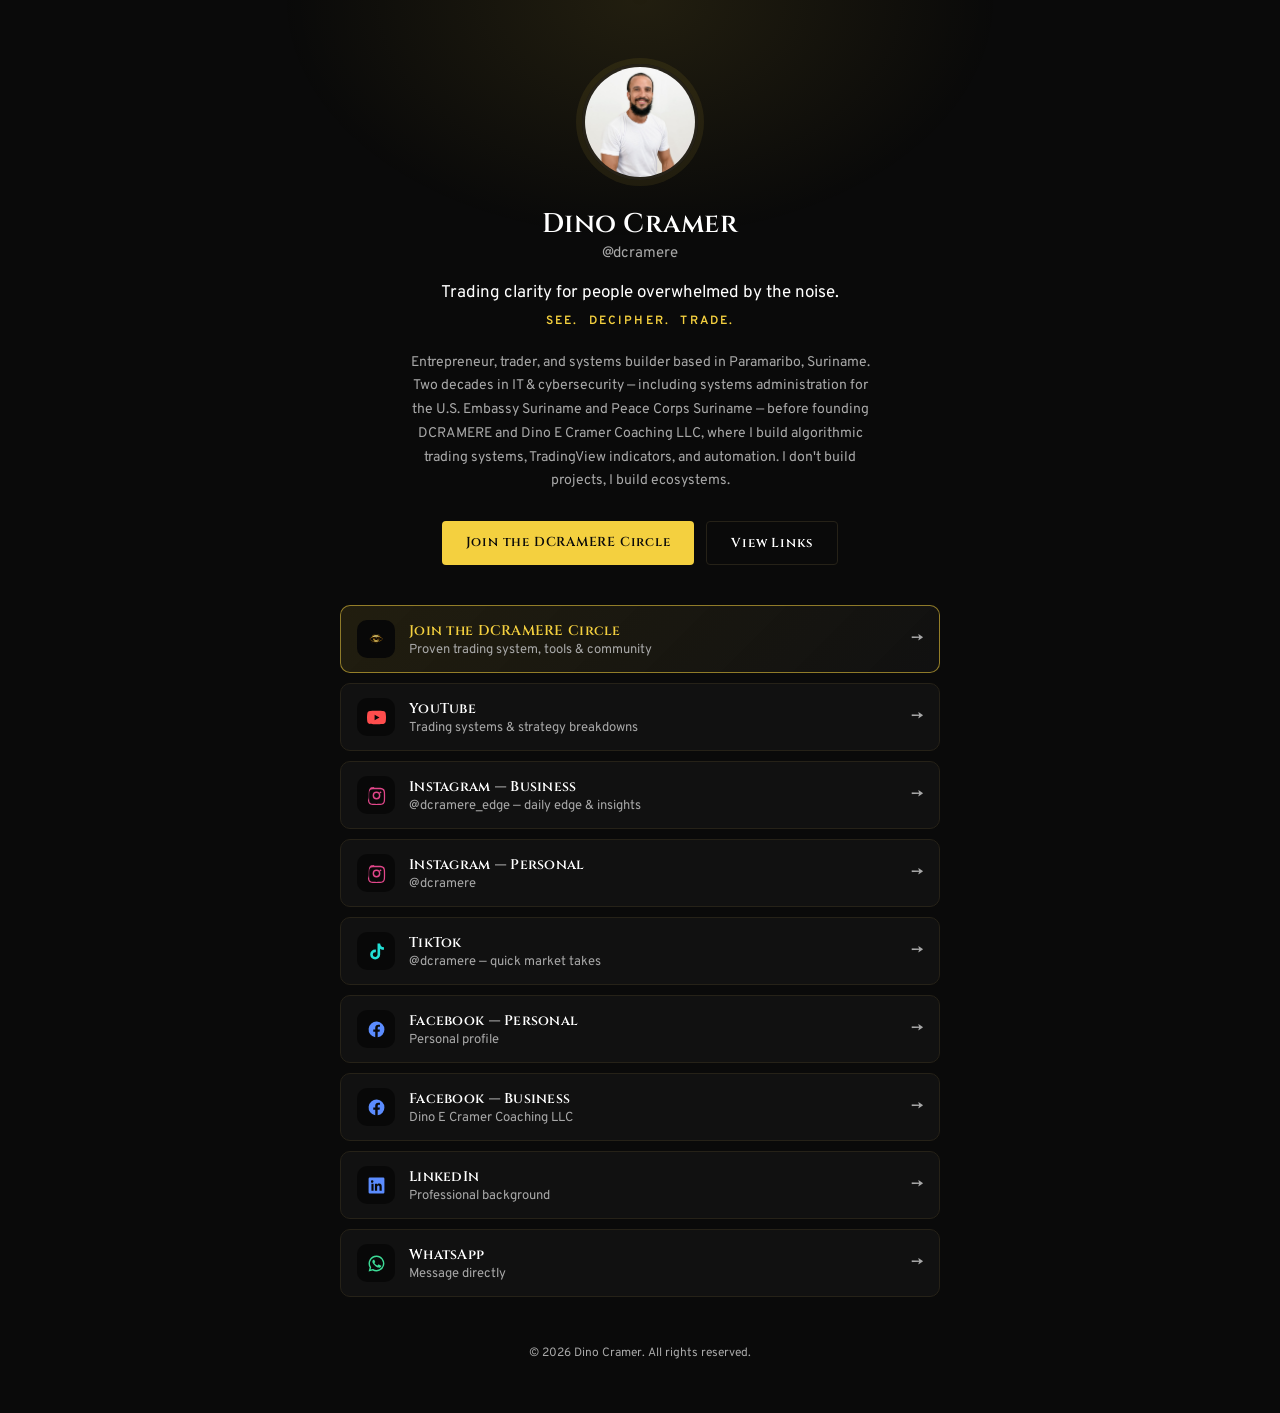
==== index.html @ f7b2cde6 "Add Open Graph/Twitter meta tags for link previews" ====
<!DOCTYPE html>
<html lang="en">
<head>
<meta charset="UTF-8">
<meta name="viewport" content="width=device-width, initial-scale=1.0">
<title>Dino Cramer — dcramere</title>
<meta name="description" content="Trading clarity for people overwhelmed by the noise. Trader, systems builder, and founder of DCRAMERE — SEE. DECIPHER. TRADE.">
<meta property="og:type" content="website">
<meta property="og:url" content="https://dcramere.github.io/">
<meta property="og:title" content="Dino Cramer — DCRAMERE">
<meta property="og:description" content="Trading clarity for people overwhelmed by the noise. Trader, systems builder, and founder of DCRAMERE — SEE. DECIPHER. TRADE.">
<meta property="og:image" content="https://dcramere.github.io/assets/profile.jpg">
<meta name="twitter:card" content="summary_large_image">
<meta name="twitter:title" content="Dino Cramer — DCRAMERE">
<meta name="twitter:description" content="Trading clarity for people overwhelmed by the noise. Trader, systems builder, and founder of DCRAMERE — SEE. DECIPHER. TRADE.">
<meta name="twitter:image" content="https://dcramere.github.io/assets/profile.jpg">
<link rel="icon" href="assets/join/eye.png">
<link rel="preconnect" href="https://fonts.googleapis.com">
<link rel="preconnect" href="https://fonts.gstatic.com" crossorigin>
<link href="https://fonts.googleapis.com/css2?family=Cinzel:wght@500;600;700&family=Overpass:wght@400;500;600;700&display=swap" rel="stylesheet">
<link rel="stylesheet" href="style.css">
</head>
<body>

<div class="bg-glow"></div>

<main class="wrap">
  <section class="hero">
    <img class="avatar" src="assets/profile.jpg" alt="Dino Cramer">
    <h1>Dino Cramer</h1>
    <p class="handle">@dcramere</p>
    <p class="tagline">Trading clarity for people overwhelmed by the noise.</p>
    <p class="motto">SEE. &nbsp;DECIPHER. &nbsp;TRADE.</p>

    <p class="bio">Entrepreneur, trader, and systems builder based in Paramaribo, Suriname. Two decades in IT &amp; cybersecurity — including systems administration for the U.S. Embassy Suriname and Peace Corps Suriname — before founding DCRAMERE and Dino E Cramer Coaching LLC, where I build algorithmic trading systems, TradingView indicators, and automation. I don't build projects, I build ecosystems.</p>

    <div class="cta-row">
      <a class="cta primary" href="join.html">Join the DCRAMERE Circle</a>
      <a class="cta secondary" href="#links">View Links</a>
    </div>
  </section>

  <section id="links" class="links">
    <a class="link-card featured" href="join.html">
      <span class="icon" aria-hidden="true">
        <img src="assets/join/eye.png" alt="">
      </span>
      <span class="link-text">
        <span class="link-title">Join the DCRAMERE Circle</span>
        <span class="link-sub">Proven trading system, tools &amp; community</span>
      </span>
      <span class="arrow">→</span>
    </a>

    <a class="link-card youtube" href="https://www.youtube.com/@dcramere" target="_blank" rel="noopener">
      <span class="icon" aria-hidden="true">
        <svg viewBox="0 0 24 24"><path d="M23.5 6.2a3 3 0 0 0-2.1-2.1C19.5 3.5 12 3.5 12 3.5s-7.5 0-9.4.6A3 3 0 0 0 .5 6.2 31 31 0 0 0 0 12a31 31 0 0 0 .5 5.8 3 3 0 0 0 2.1 2.1c1.9.6 9.4.6 9.4.6s7.5 0 9.4-.6a3 3 0 0 0 2.1-2.1A31 31 0 0 0 24 12a31 31 0 0 0-.5-5.8ZM9.6 15.5V8.5L15.8 12Z"/></svg>
      </span>
      <span class="link-text">
        <span class="link-title">YouTube</span>
        <span class="link-sub">Trading systems &amp; strategy breakdowns</span>
      </span>
      <span class="arrow">→</span>
    </a>

    <a class="link-card instagram" href="https://www.instagram.com/dcramere_edge" target="_blank" rel="noopener">
      <span class="icon" aria-hidden="true">
        <svg viewBox="0 0 24 24"><path d="M12 2.2c3.2 0 3.6 0 4.9.1 1.2.1 2 .2 2.6.5.7.3 1.2.6 1.7 1.1.5.5.9 1 1.1 1.7.2.6.4 1.4.5 2.6.1 1.3.1 1.7.1 4.9s0 3.6-.1 4.9c-.1 1.2-.3 2-.5 2.6-.3.7-.6 1.2-1.1 1.7-.5.5-1 .9-1.7 1.1-.6.2-1.4.4-2.6.5-1.3.1-1.7.1-4.9.1s-3.6 0-4.9-.1c-1.2-.1-2-.3-2.6-.5-.7-.3-1.2-.6-1.7-1.1-.5-.5-.9-1-1.1-1.7-.2-.6-.4-1.4-.5-2.6C2.2 15.6 2.2 15.2 2.2 12s0-3.6.1-4.9c.1-1.2.3-2 .5-2.6.3-.7.6-1.2 1.1-1.7.5-.5 1-.9 1.7-1.1.6-.2 1.4-.4 2.6-.5C9.4 2.2 9.8 2.2 12 2.2Zm0 1.8c-3.1 0-3.5 0-4.8.1-1 .1-1.6.2-2 .4-.5.2-.8.4-1.2.8-.4.4-.6.7-.8 1.2-.1.4-.3 1-.4 2-.1 1.3-.1 1.7-.1 4.8s0 3.5.1 4.8c.1 1 .2 1.6.4 2 .2.5.4.8.8 1.2.4.4.7.6 1.2.8.4.1 1 .3 2 .4 1.3.1 1.7.1 4.8.1s3.5 0 4.8-.1c1-.1 1.6-.2 2-.4.5-.2.8-.4 1.2-.8.4-.4.6-.7.8-1.2.1-.4.3-1 .4-2 .1-1.3.1-1.7.1-4.8s0-3.5-.1-4.8c-.1-1-.2-1.6-.4-2-.2-.5-.4-.8-.8-1.2-.4-.4-.7-.6-1.2-.8-.4-.1-1-.3-2-.4-1.3-.1-1.7-.1-4.8-.1Zm0 3.1a4.9 4.9 0 1 1 0 9.8 4.9 4.9 0 0 1 0-9.8Zm0 1.8a3.1 3.1 0 1 0 0 6.2 3.1 3.1 0 0 0 0-6.2Zm5.1-2a1.1 1.1 0 1 1 0 2.2 1.1 1.1 0 0 1 0-2.2Z"/></svg>
      </span>
      <span class="link-text">
        <span class="link-title">Instagram — Business</span>
        <span class="link-sub">@dcramere_edge — daily edge &amp; insights</span>
      </span>
      <span class="arrow">→</span>
    </a>

    <a class="link-card instagram" href="https://www.instagram.com/dcramere" target="_blank" rel="noopener">
      <span class="icon" aria-hidden="true">
        <svg viewBox="0 0 24 24"><path d="M12 2.2c3.2 0 3.6 0 4.9.1 1.2.1 2 .2 2.6.5.7.3 1.2.6 1.7 1.1.5.5.9 1 1.1 1.7.2.6.4 1.4.5 2.6.1 1.3.1 1.7.1 4.9s0 3.6-.1 4.9c-.1 1.2-.3 2-.5 2.6-.3.7-.6 1.2-1.1 1.7-.5.5-1 .9-1.7 1.1-.6.2-1.4.4-2.6.5-1.3.1-1.7.1-4.9.1s-3.6 0-4.9-.1c-1.2-.1-2-.3-2.6-.5-.7-.3-1.2-.6-1.7-1.1-.5-.5-.9-1-1.1-1.7-.2-.6-.4-1.4-.5-2.6C2.2 15.6 2.2 15.2 2.2 12s0-3.6.1-4.9c.1-1.2.3-2 .5-2.6.3-.7.6-1.2 1.1-1.7.5-.5 1-.9 1.7-1.1.6-.2 1.4-.4 2.6-.5C9.4 2.2 9.8 2.2 12 2.2Zm0 1.8c-3.1 0-3.5 0-4.8.1-1 .1-1.6.2-2 .4-.5.2-.8.4-1.2.8-.4.4-.6.7-.8 1.2-.1.4-.3 1-.4 2-.1 1.3-.1 1.7-.1 4.8s0 3.5.1 4.8c.1 1 .2 1.6.4 2 .2.5.4.8.8 1.2.4.4.7.6 1.2.8.4.1 1 .3 2 .4 1.3.1 1.7.1 4.8.1s3.5 0 4.8-.1c1-.1 1.6-.2 2-.4.5-.2.8-.4 1.2-.8.4-.4.6-.7.8-1.2.1-.4.3-1 .4-2 .1-1.3.1-1.7.1-4.8s0-3.5-.1-4.8c-.1-1-.2-1.6-.4-2-.2-.5-.4-.8-.8-1.2-.4-.4-.7-.6-1.2-.8-.4-.1-1-.3-2-.4-1.3-.1-1.7-.1-4.8-.1Zm0 3.1a4.9 4.9 0 1 1 0 9.8 4.9 4.9 0 0 1 0-9.8Zm0 1.8a3.1 3.1 0 1 0 0 6.2 3.1 3.1 0 0 0 0-6.2Zm5.1-2a1.1 1.1 0 1 1 0 2.2 1.1 1.1 0 0 1 0-2.2Z"/></svg>
      </span>
      <span class="link-text">
        <span class="link-title">Instagram — Personal</span>
        <span class="link-sub">@dcramere</span>
      </span>
      <span class="arrow">→</span>
    </a>

    <a class="link-card tiktok" href="https://www.tiktok.com/@dcramere" target="_blank" rel="noopener">
      <span class="icon" aria-hidden="true">
        <svg viewBox="0 0 24 24"><path d="M16.6 2h-3.3v13.9c0 1.6-1.3 3-3 3a3 3 0 0 1-3-3 3 3 0 0 1 3-3c.3 0 .6 0 .9.1V9.6a6.3 6.3 0 0 0-.9-.1 6.3 6.3 0 0 0-6.3 6.3A6.3 6.3 0 0 0 10.3 22a6.3 6.3 0 0 0 6.3-6.3V8.4a8.2 8.2 0 0 0 4.8 1.5V6.6a4.9 4.9 0 0 1-4.8-4.6Z"/></svg>
      </span>
      <span class="link-text">
        <span class="link-title">TikTok</span>
        <span class="link-sub">@dcramere — quick market takes</span>
      </span>
      <span class="arrow">→</span>
    </a>

    <a class="link-card facebook" href="https://www.facebook.com/dcramere" target="_blank" rel="noopener">
      <span class="icon" aria-hidden="true">
        <svg viewBox="0 0 24 24"><path d="M22 12a10 10 0 1 0-11.6 9.9v-7H7.9V12h2.5V9.8c0-2.5 1.5-3.9 3.8-3.9 1.1 0 2.2.2 2.2.2v2.4h-1.3c-1.2 0-1.6.8-1.6 1.6V12h2.8l-.4 2.9h-2.4v7A10 10 0 0 0 22 12Z"/></svg>
      </span>
      <span class="link-text">
        <span class="link-title">Facebook — Personal</span>
        <span class="link-sub">Personal profile</span>
      </span>
      <span class="arrow">→</span>
    </a>

    <a class="link-card facebook" href="https://www.facebook.com/DinoECramerCoachingLLC/" target="_blank" rel="noopener">
      <span class="icon" aria-hidden="true">
        <svg viewBox="0 0 24 24"><path d="M22 12a10 10 0 1 0-11.6 9.9v-7H7.9V12h2.5V9.8c0-2.5 1.5-3.9 3.8-3.9 1.1 0 2.2.2 2.2.2v2.4h-1.3c-1.2 0-1.6.8-1.6 1.6V12h2.8l-.4 2.9h-2.4v7A10 10 0 0 0 22 12Z"/></svg>
      </span>
      <span class="link-text">
        <span class="link-title">Facebook — Business</span>
        <span class="link-sub">Dino E Cramer Coaching LLC</span>
      </span>
      <span class="arrow">→</span>
    </a>

    <a class="link-card linkedin" href="https://www.linkedin.com/in/dcramere" target="_blank" rel="noopener">
      <span class="icon" aria-hidden="true">
        <svg viewBox="0 0 24 24"><path d="M20.5 2h-17A1.5 1.5 0 0 0 2 3.5v17A1.5 1.5 0 0 0 3.5 22h17a1.5 1.5 0 0 0 1.5-1.5v-17A1.5 1.5 0 0 0 20.5 2ZM8.3 18.5H5.6V9.8h2.7v8.7ZM7 8.6a1.6 1.6 0 1 1 0-3.1 1.6 1.6 0 0 1 0 3.1Zm11.5 9.9h-2.7v-4.2c0-1 0-2.3-1.4-2.3s-1.6 1.1-1.6 2.3v4.2H10V9.8h2.6v1.2h.1c.4-.7 1.3-1.4 2.6-1.4 2.8 0 3.3 1.8 3.3 4.2v4.7Z"/></svg>
      </span>
      <span class="link-text">
        <span class="link-title">LinkedIn</span>
        <span class="link-sub">Professional background</span>
      </span>
      <span class="arrow">→</span>
    </a>

    <a class="link-card whatsapp" href="https://wa.me/5978514920" target="_blank" rel="noopener">
      <span class="icon" aria-hidden="true">
        <svg viewBox="0 0 24 24"><path d="M12 2a10 10 0 0 0-8.6 15.1L2 22l5-1.3A10 10 0 1 0 12 2Zm0 18.2a8.1 8.1 0 0 1-4.2-1.1l-.3-.2-3 .8.8-2.9-.2-.3A8.2 8.2 0 1 1 12 20.2Zm4.5-6.1c-.2-.1-1.5-.7-1.7-.8-.2-.1-.4-.1-.6.1-.2.3-.7.8-.8 1-.2.1-.3.2-.5.1a6.7 6.7 0 0 1-2-1.2 7.4 7.4 0 0 1-1.4-1.7c-.1-.3 0-.4.1-.5l.4-.4.3-.4c.1-.1.1-.3 0-.4-.1-.1-.6-1.5-.8-2-.2-.5-.4-.4-.6-.5h-.5c-.2 0-.5.1-.7.3-.2.3-.9.9-.9 2.1s1 2.5 1.1 2.6c.1.2 2 3 4.8 4.2.7.3 1.2.5 1.6.6.7.2 1.3.2 1.8.1.5-.1 1.5-.6 1.7-1.2.2-.6.2-1.1.2-1.2-.1-.2-.3-.2-.5-.3Z"/></svg>
      </span>
      <span class="link-text">
        <span class="link-title">WhatsApp</span>
        <span class="link-sub">Message directly</span>
      </span>
      <span class="arrow">→</span>
    </a>
  </section>

  <footer class="footer">
    <p>&copy; <span id="year"></span> Dino Cramer. All rights reserved.</p>
  </footer>
</main>

<script>
  document.getElementById('year').textContent = new Date().getFullYear();
</script>
</body>
</html>
---- style.css ----
:root {
  --bg: #0a0a0a;
  --bg-alt: #080808;
  --card: #111111;
  --card-hover: #1a1710;
  --border: #262218;
  --text: #ffffff;
  --text-dim: #a8a8a8;
  --gold: #f4d03f;
  --gold-dim: #b8963a;
}

* { box-sizing: border-box; }

html, body {
  margin: 0;
  padding: 0;
}

body {
  min-height: 100vh;
  background: var(--bg);
  color: var(--text);
  font-family: "Overpass", -apple-system, BlinkMacSystemFont, "Segoe UI", Roboto, Helvetica, Arial, sans-serif;
  position: relative;
  overflow-x: hidden;
}

h1, .link-title, .cta {
  font-family: "Cinzel", Georgia, serif;
}

.bg-glow {
  position: fixed;
  inset: 0;
  z-index: 0;
  background:
    radial-gradient(600px 400px at 50% 0%, rgba(244, 208, 63, 0.10), transparent 60%);
  pointer-events: none;
}

.wrap {
  position: relative;
  z-index: 1;
  max-width: 640px;
  margin: 0 auto;
  padding: 64px 20px 40px;
}

.hero {
  text-align: center;
  margin-bottom: 40px;
}

.avatar {
  width: 116px;
  height: 116px;
  border-radius: 50%;
  object-fit: cover;
  border: 3px solid var(--border);
  box-shadow: 0 0 0 6px rgba(244, 208, 63, 0.08);
}

.hero h1 {
  margin: 20px 0 2px;
  font-size: 27px;
  font-weight: 600;
  letter-spacing: 0.01em;
}

.handle {
  margin: 0 0 18px;
  color: var(--text-dim);
  font-size: 15px;
}

.tagline {
  margin: 0 auto 6px;
  max-width: 420px;
  font-size: 17px;
  line-height: 1.5;
  color: var(--text);
}

.motto {
  margin: 0 0 22px;
  font-size: 12px;
  letter-spacing: 0.18em;
  text-transform: uppercase;
  color: var(--gold);
  font-weight: 600;
}

.bio {
  margin: 0 auto 28px;
  max-width: 460px;
  font-size: 14px;
  line-height: 1.7;
  color: var(--text-dim);
}

.cta-row {
  display: flex;
  gap: 12px;
  justify-content: center;
  flex-wrap: wrap;
}

.cta {
  padding: 12px 24px;
  border-radius: 4px;
  font-size: 13px;
  font-weight: 600;
  letter-spacing: 0.06em;
  text-decoration: none;
  transition: transform 0.15s ease, background 0.15s ease;
}

.cta:hover { transform: translateY(-1px); }

.cta.primary {
  background: var(--gold);
  color: #0a0a0a;
}

.cta.primary:hover {
  background: #ffe27a;
}

.cta.secondary {
  background: transparent;
  color: var(--text);
  border: 1px solid var(--border);
}

.links {
  display: flex;
  flex-direction: column;
  gap: 10px;
}

.link-card {
  display: flex;
  align-items: center;
  gap: 14px;
  padding: 14px 16px;
  background: var(--card);
  border: 1px solid var(--border);
  border-radius: 10px;
  text-decoration: none;
  color: var(--text);
  transition: background 0.15s ease, transform 0.15s ease, border-color 0.15s ease;
}

.link-card:hover {
  background: var(--card-hover);
  border-color: rgba(244, 208, 63, 0.4);
  transform: translateY(-1px);
}

.link-card.featured {
  border-color: rgba(244, 208, 63, 0.55);
  background: linear-gradient(135deg, rgba(244, 208, 63, 0.10), var(--card));
}

.link-card.featured .link-title {
  color: var(--gold);
}

.icon {
  flex: none;
  width: 38px;
  height: 38px;
  border-radius: 10px;
  display: flex;
  align-items: center;
  justify-content: center;
  background: var(--bg-alt);
}

.icon svg {
  width: 19px;
  height: 19px;
  fill: var(--text);
}

.icon img {
  width: 20px;
  height: 20px;
  object-fit: contain;
}

.link-card.youtube .icon svg { fill: #ff4d4d; }
.link-card.instagram .icon svg { fill: #e1478a; }
.link-card.tiktok .icon svg { fill: #22e0d6; }
.link-card.facebook .icon svg { fill: #5b8cff; }
.link-card.linkedin .icon svg { fill: #5b8cff; }
.link-card.whatsapp .icon svg { fill: #3ddc97; }

.link-text {
  display: flex;
  flex-direction: column;
  gap: 2px;
  flex: 1;
  min-width: 0;
}

.link-title {
  font-size: 14px;
  font-weight: 600;
  letter-spacing: 0.02em;
}

.link-sub {
  font-size: 13px;
  color: var(--text-dim);
  white-space: nowrap;
  overflow: hidden;
  text-overflow: ellipsis;
}

.arrow {
  flex: none;
  color: var(--text-dim);
  font-size: 16px;
  transition: transform 0.15s ease, color 0.15s ease;
}

.link-card:hover .arrow {
  transform: translateX(2px);
  color: var(--gold);
}

.footer {
  margin-top: 48px;
  text-align: center;
  color: var(--text-dim);
  font-size: 12px;
}
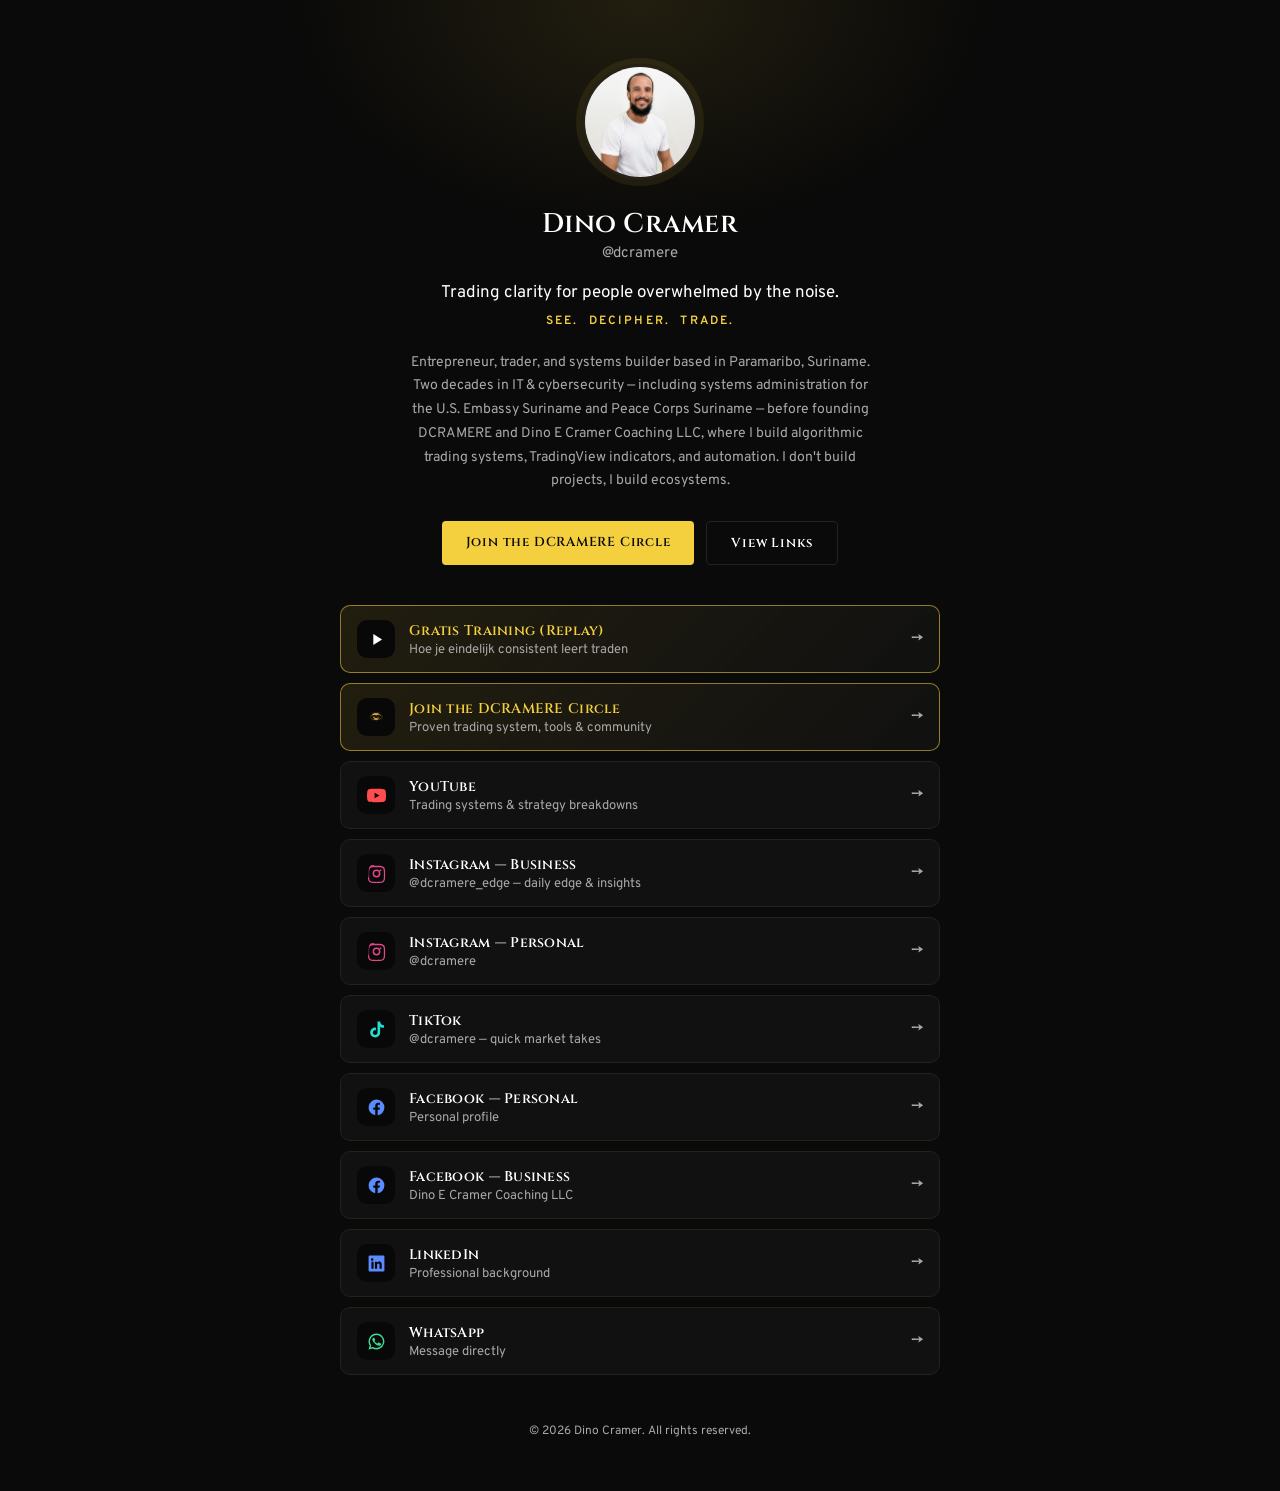
==== commit f99c884c: "Add gated on-demand webinar replay page with Formspree registration and 24h access window" ====
--- a/index.html
+++ b/index.html
@@ -41,6 +41,17 @@
   </section>
 
   <section id="links" class="links">
+    <a class="link-card featured" href="webinar.html">
+      <span class="icon" aria-hidden="true">
+        <svg viewBox="0 0 24 24"><path d="M8 5v14l11-7Z"/></svg>
+      </span>
+      <span class="link-text">
+        <span class="link-title">Gratis Training (Replay)</span>
+        <span class="link-sub">Hoe je eindelijk consistent leert traden</span>
+      </span>
+      <span class="arrow">→</span>
+    </a>
+
     <a class="link-card featured" href="join.html">
       <span class="icon" aria-hidden="true">
         <img src="assets/join/eye.png" alt="">
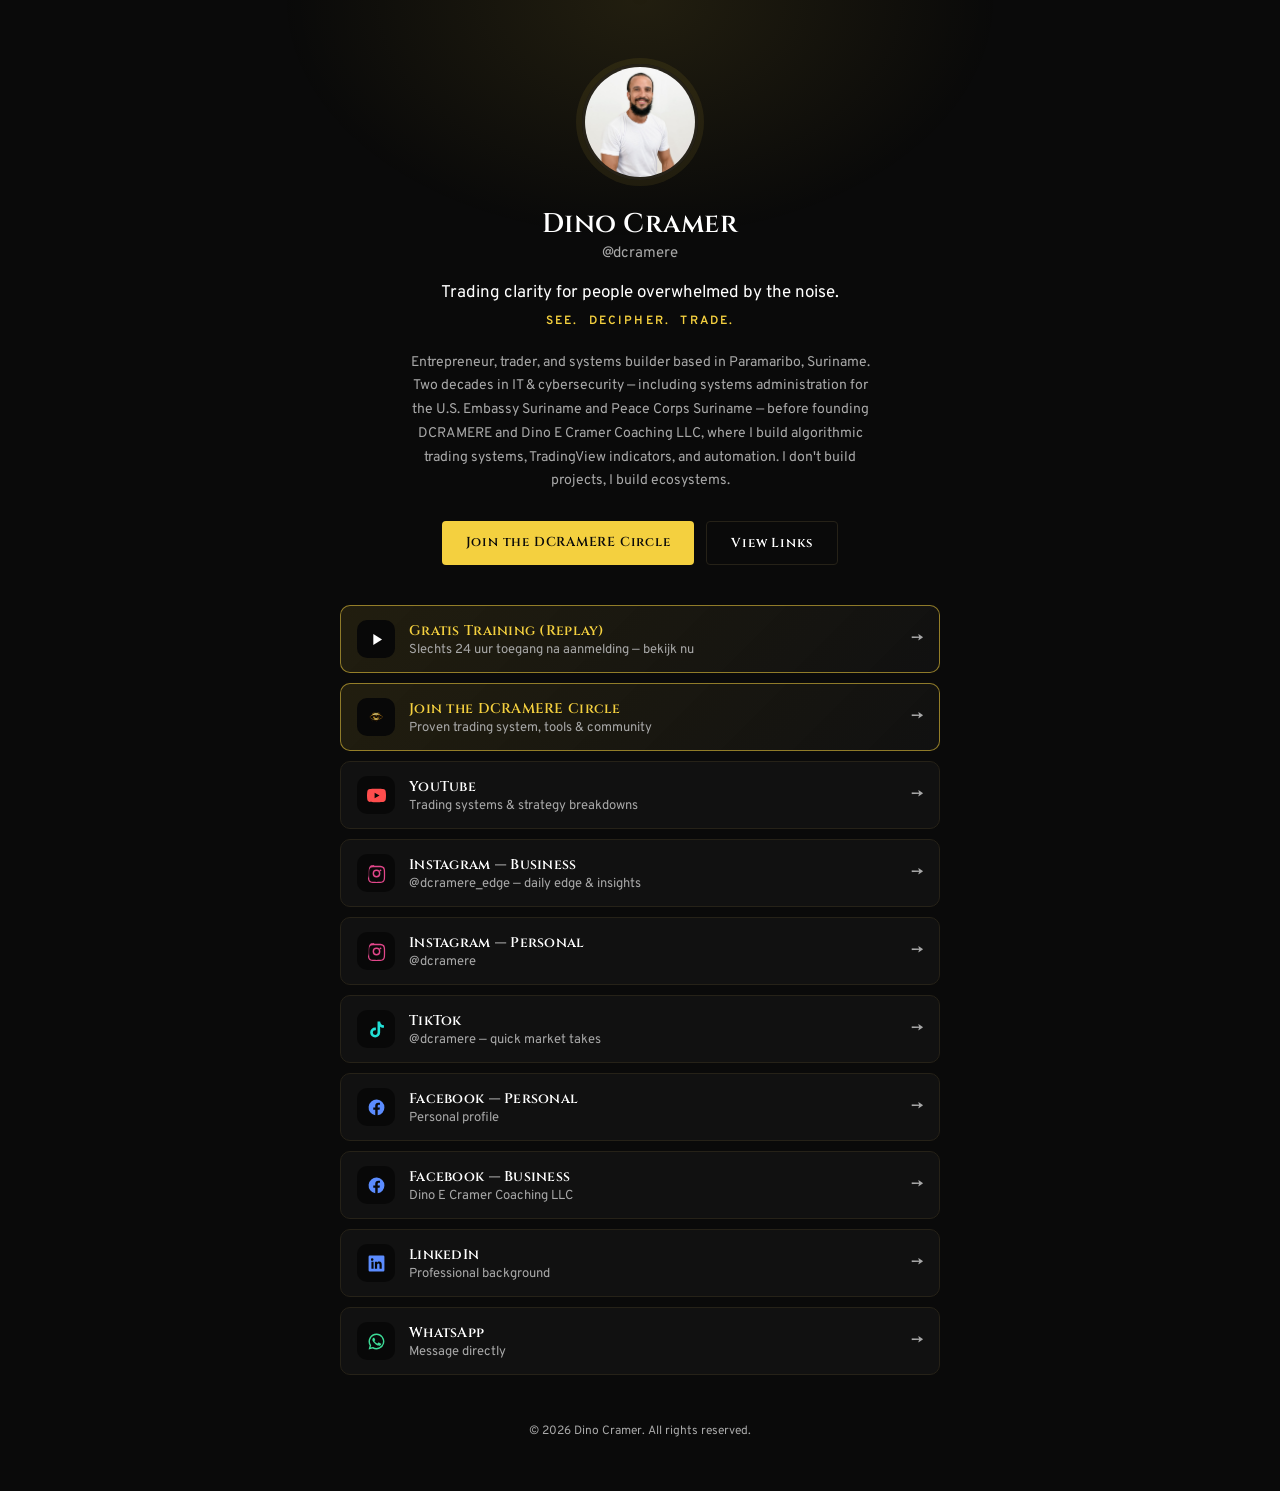
==== commit 15d0907d: "Add urgency-framed webinar link on index.html and join.html" ====
--- a/index.html
+++ b/index.html
@@ -47,7 +47,7 @@
       </span>
       <span class="link-text">
         <span class="link-title">Gratis Training (Replay)</span>
-        <span class="link-sub">Hoe je eindelijk consistent leert traden</span>
+        <span class="link-sub">Slechts 24 uur toegang na aanmelding — bekijk nu</span>
       </span>
       <span class="arrow">→</span>
     </a>
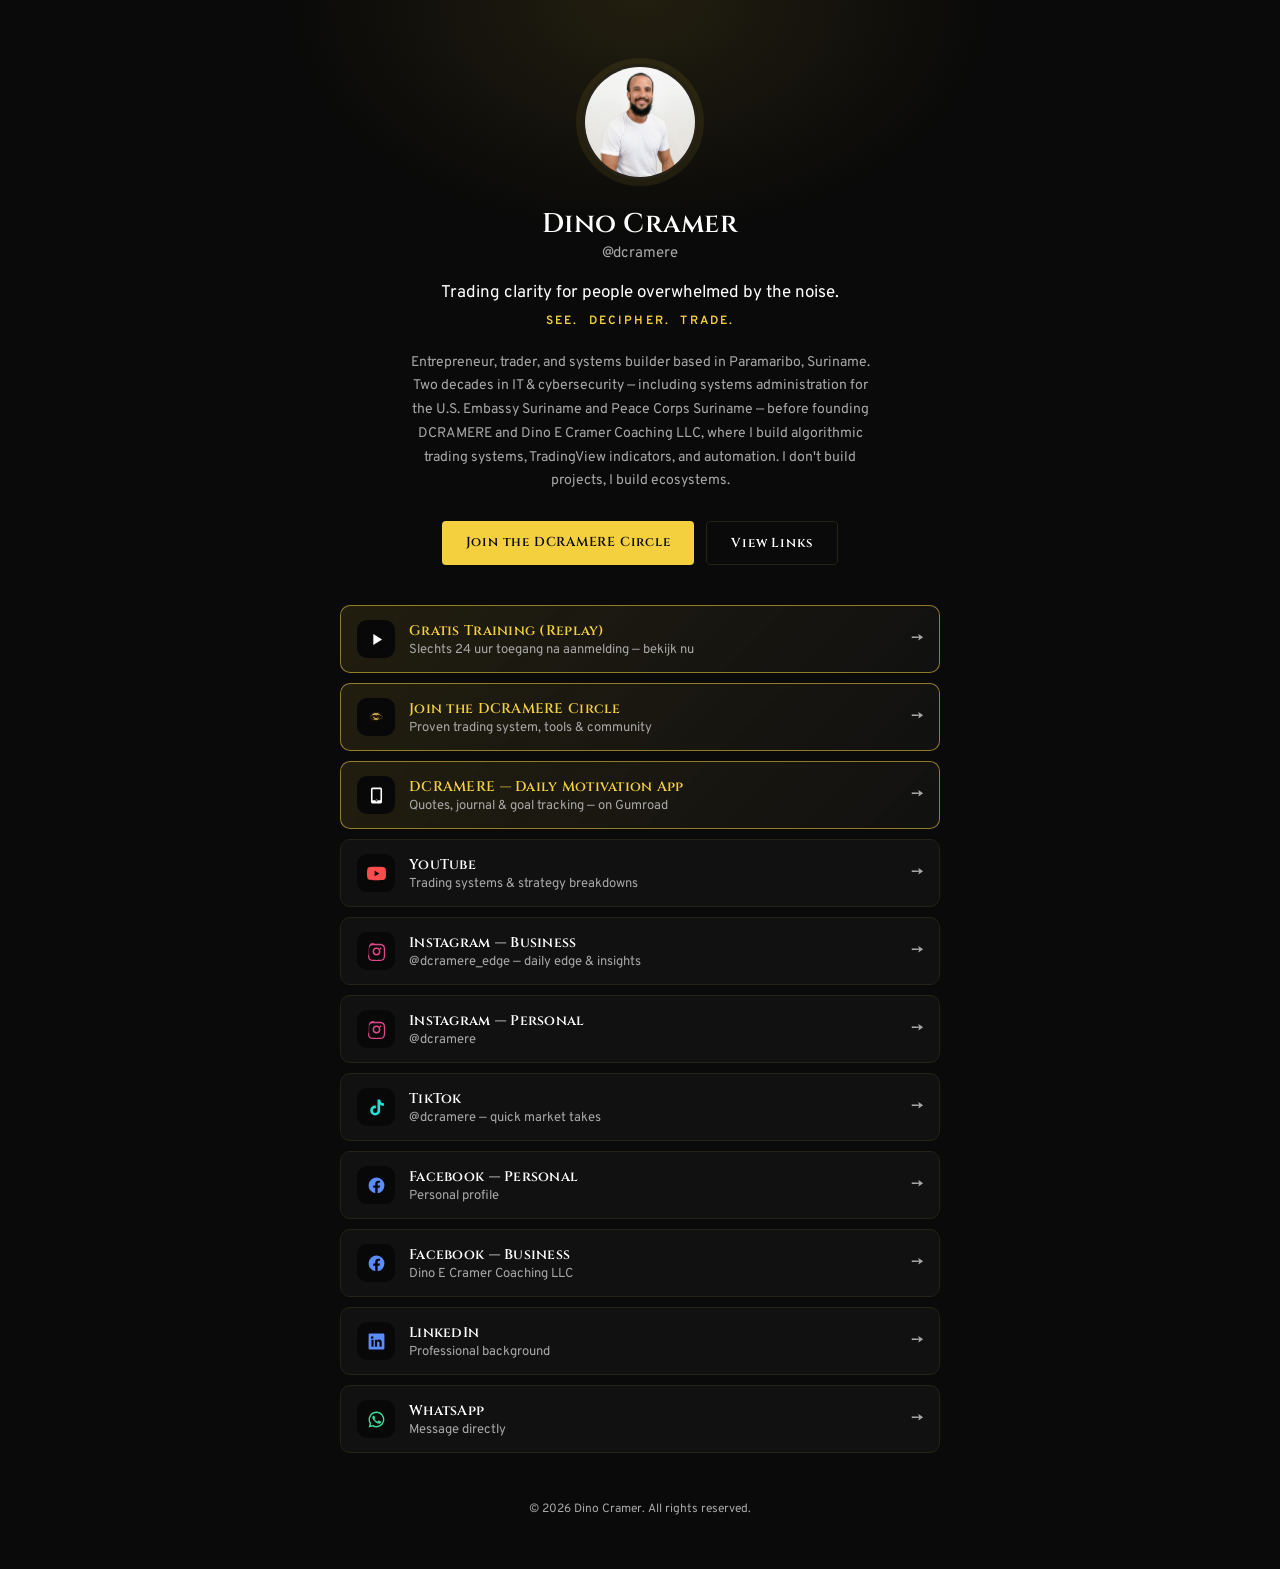
==== commit 146c1ab8: "Add DCRAMERE app Gumroad link" ====
--- a/index.html
+++ b/index.html
@@ -59,6 +59,17 @@
       <span class="link-text">
         <span class="link-title">Join the DCRAMERE Circle</span>
         <span class="link-sub">Proven trading system, tools &amp; community</span>
+      </span>
+      <span class="arrow">→</span>
+    </a>
+
+    <a class="link-card featured" href="https://dcramere.gumroad.com/l/dcramere-app" target="_blank" rel="noopener">
+      <span class="icon" aria-hidden="true">
+        <svg viewBox="0 0 24 24"><path d="M17 2H7a2 2 0 0 0-2 2v16a2 2 0 0 0 2 2h10a2 2 0 0 0 2-2V4a2 2 0 0 0-2-2Zm0 16H7V4h10v14Zm-5 1.5a1.25 1.25 0 1 1 0-2.5 1.25 1.25 0 0 1 0 2.5Z"/></svg>
+      </span>
+      <span class="link-text">
+        <span class="link-title">DCRAMERE — Daily Motivation App</span>
+        <span class="link-sub">Quotes, journal &amp; goal tracking — on Gumroad</span>
       </span>
       <span class="arrow">→</span>
     </a>
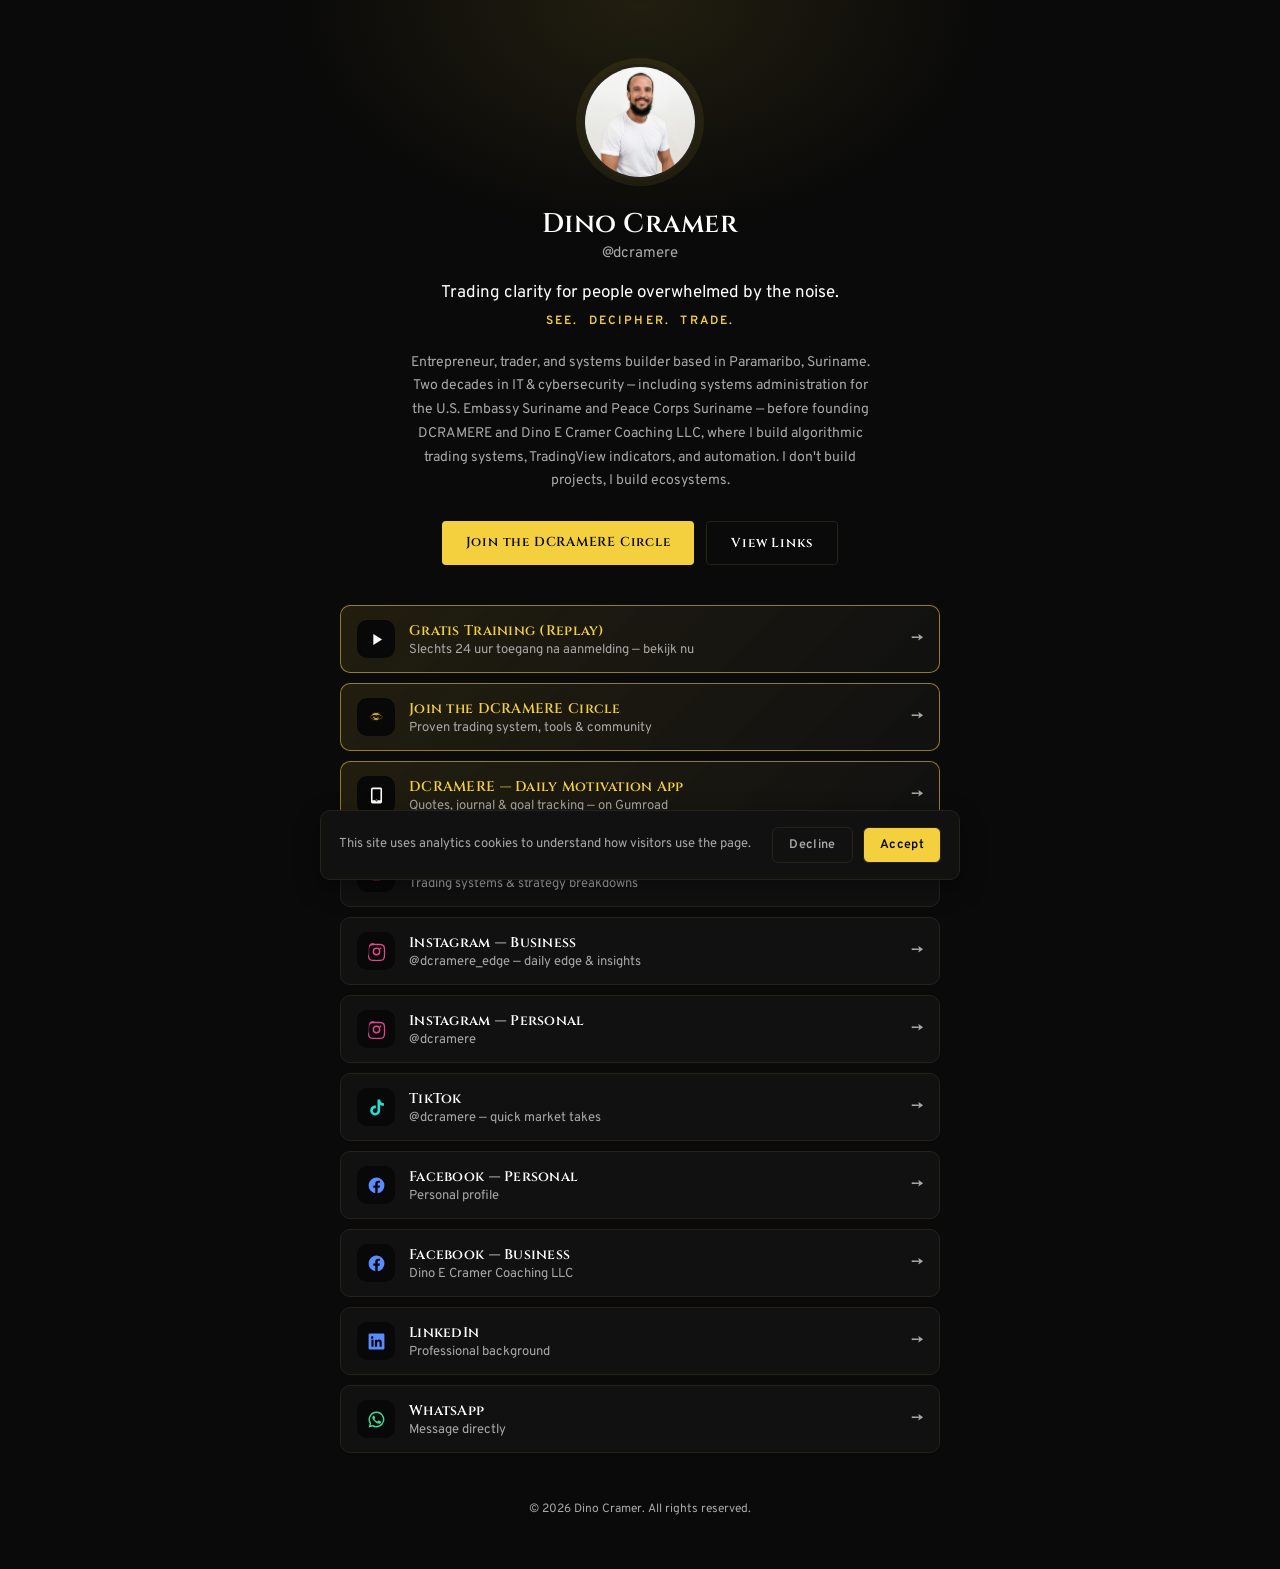
==== commit 493b7981: "Add GA4 funnel analytics with consent banner across all three pages" ====
--- a/index.html
+++ b/index.html
@@ -19,6 +19,7 @@
 <link rel="preconnect" href="https://fonts.gstatic.com" crossorigin>
 <link href="https://fonts.googleapis.com/css2?family=Cinzel:wght@500;600;700&family=Overpass:wght@400;500;600;700&display=swap" rel="stylesheet">
 <link rel="stylesheet" href="style.css">
+<link rel="stylesheet" href="analytics.css">
 </head>
 <body>
 
@@ -41,7 +42,7 @@
   </section>
 
   <section id="links" class="links">
-    <a class="link-card featured" href="webinar.html">
+    <a class="link-card featured" href="webinar.html" data-track="click_webinar_link">
       <span class="icon" aria-hidden="true">
         <svg viewBox="0 0 24 24"><path d="M8 5v14l11-7Z"/></svg>
       </span>
@@ -52,7 +53,7 @@
       <span class="arrow">→</span>
     </a>
 
-    <a class="link-card featured" href="join.html">
+    <a class="link-card featured" href="join.html" data-track="click_join_link">
       <span class="icon" aria-hidden="true">
         <img src="assets/join/eye.png" alt="">
       </span>
@@ -171,5 +172,6 @@
 <script>
   document.getElementById('year').textContent = new Date().getFullYear();
 </script>
+<script src="analytics.js"></script>
 </body>
 </html>
--- a/analytics.css
+++ b/analytics.css
@@ -0,0 +1,69 @@
+.cookie-banner {
+  position: fixed;
+  left: 20px;
+  right: 20px;
+  bottom: 20px;
+  z-index: 999;
+  max-width: 640px;
+  margin: 0 auto;
+  background: var(--card);
+  border: 1px solid var(--border);
+  border-radius: 10px;
+  padding: 16px 18px;
+  display: flex;
+  align-items: center;
+  gap: 16px;
+  flex-wrap: wrap;
+  box-shadow: 0 8px 24px rgba(0, 0, 0, 0.4);
+}
+
+.cookie-banner p {
+  color: var(--text-dim);
+  font-size: 13px;
+  line-height: 1.5;
+  margin: 0;
+  flex: 1;
+  min-width: 200px;
+}
+
+.cookie-actions {
+  display: flex;
+  gap: 10px;
+  flex-shrink: 0;
+}
+
+.cookie-actions button {
+  font-family: "Overpass", sans-serif;
+  font-size: 12.5px;
+  font-weight: 600;
+  letter-spacing: 0.03em;
+  padding: 9px 16px;
+  border-radius: 6px;
+  cursor: pointer;
+  border: 1px solid var(--border);
+}
+
+.cookie-decline {
+  background: transparent;
+  color: var(--text-dim);
+}
+
+.cookie-decline:hover {
+  border-color: var(--text-dim);
+  color: var(--text);
+}
+
+.cookie-accept {
+  background: var(--gold);
+  color: #0a0a0a;
+  border-color: var(--gold);
+}
+
+.cookie-accept:hover {
+  background: #ffe27a;
+}
+
+@media (max-width: 560px) {
+  .cookie-banner { flex-direction: column; align-items: stretch; }
+  .cookie-actions { justify-content: flex-end; }
+}
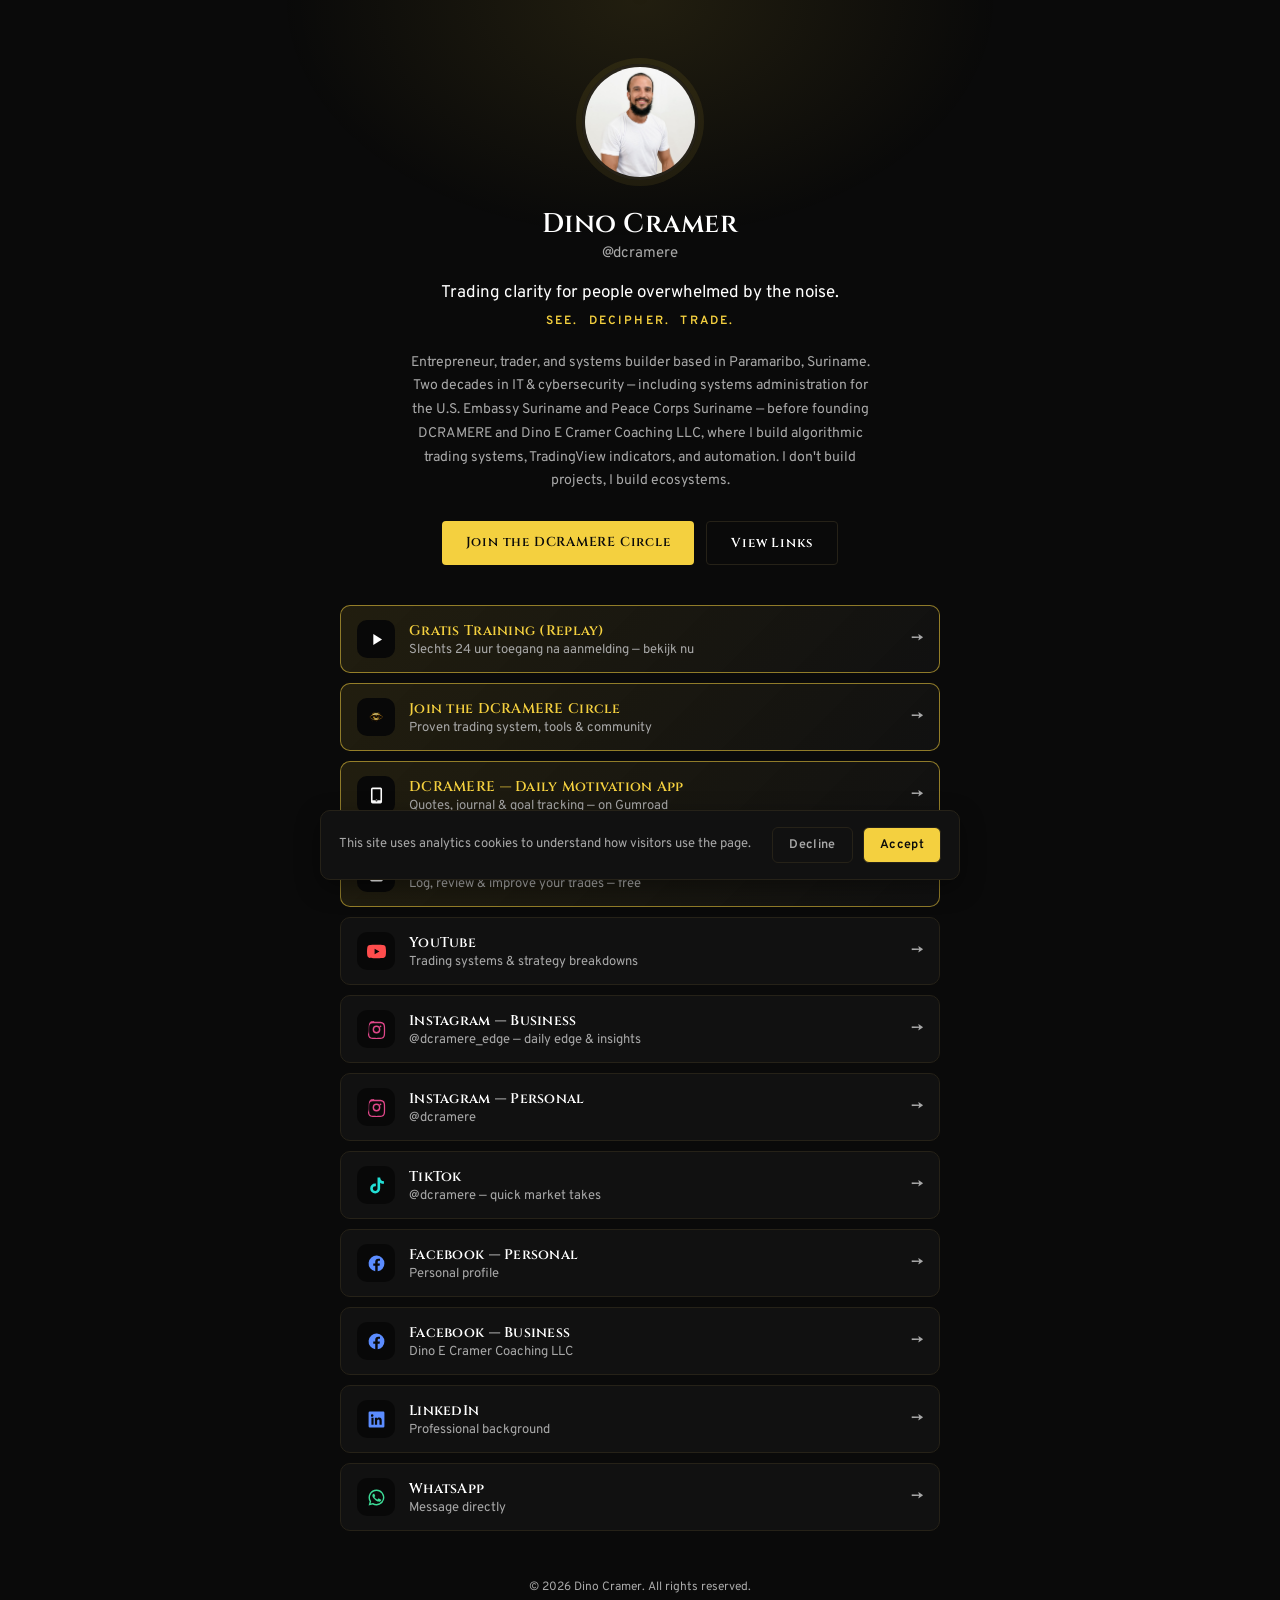
==== commit 7e884f55: "Add free trading journal link Co-Authored-By: Claude Sonnet 5.5 <noreply@anthropic.com>" ====
--- a/index.html
+++ b/index.html
@@ -71,6 +71,17 @@
       <span class="link-text">
         <span class="link-title">DCRAMERE — Daily Motivation App</span>
         <span class="link-sub">Quotes, journal &amp; goal tracking — on Gumroad</span>
+      </span>
+      <span class="arrow">→</span>
+    </a>
+
+    <a class="link-card featured" href="https://dcramere-journal.vercel.app" target="_blank" rel="noopener">
+      <span class="icon" aria-hidden="true">
+        <svg viewBox="0 0 24 24"><path d="M6 2h12a2 2 0 0 1 2 2v16a2 2 0 0 1-2 2H6a2 2 0 0 1-2-2V4a2 2 0 0 1 2-2Zm0 2v16h12V4H6Zm2 3h8v2H8V7Zm0 4h8v2H8v-2Zm0 4h5v2H8v-2Z"/></svg>
+      </span>
+      <span class="link-text">
+        <span class="link-title">Free Trading Journal</span>
+        <span class="link-sub">Log, review &amp; improve your trades — free</span>
       </span>
       <span class="arrow">→</span>
     </a>
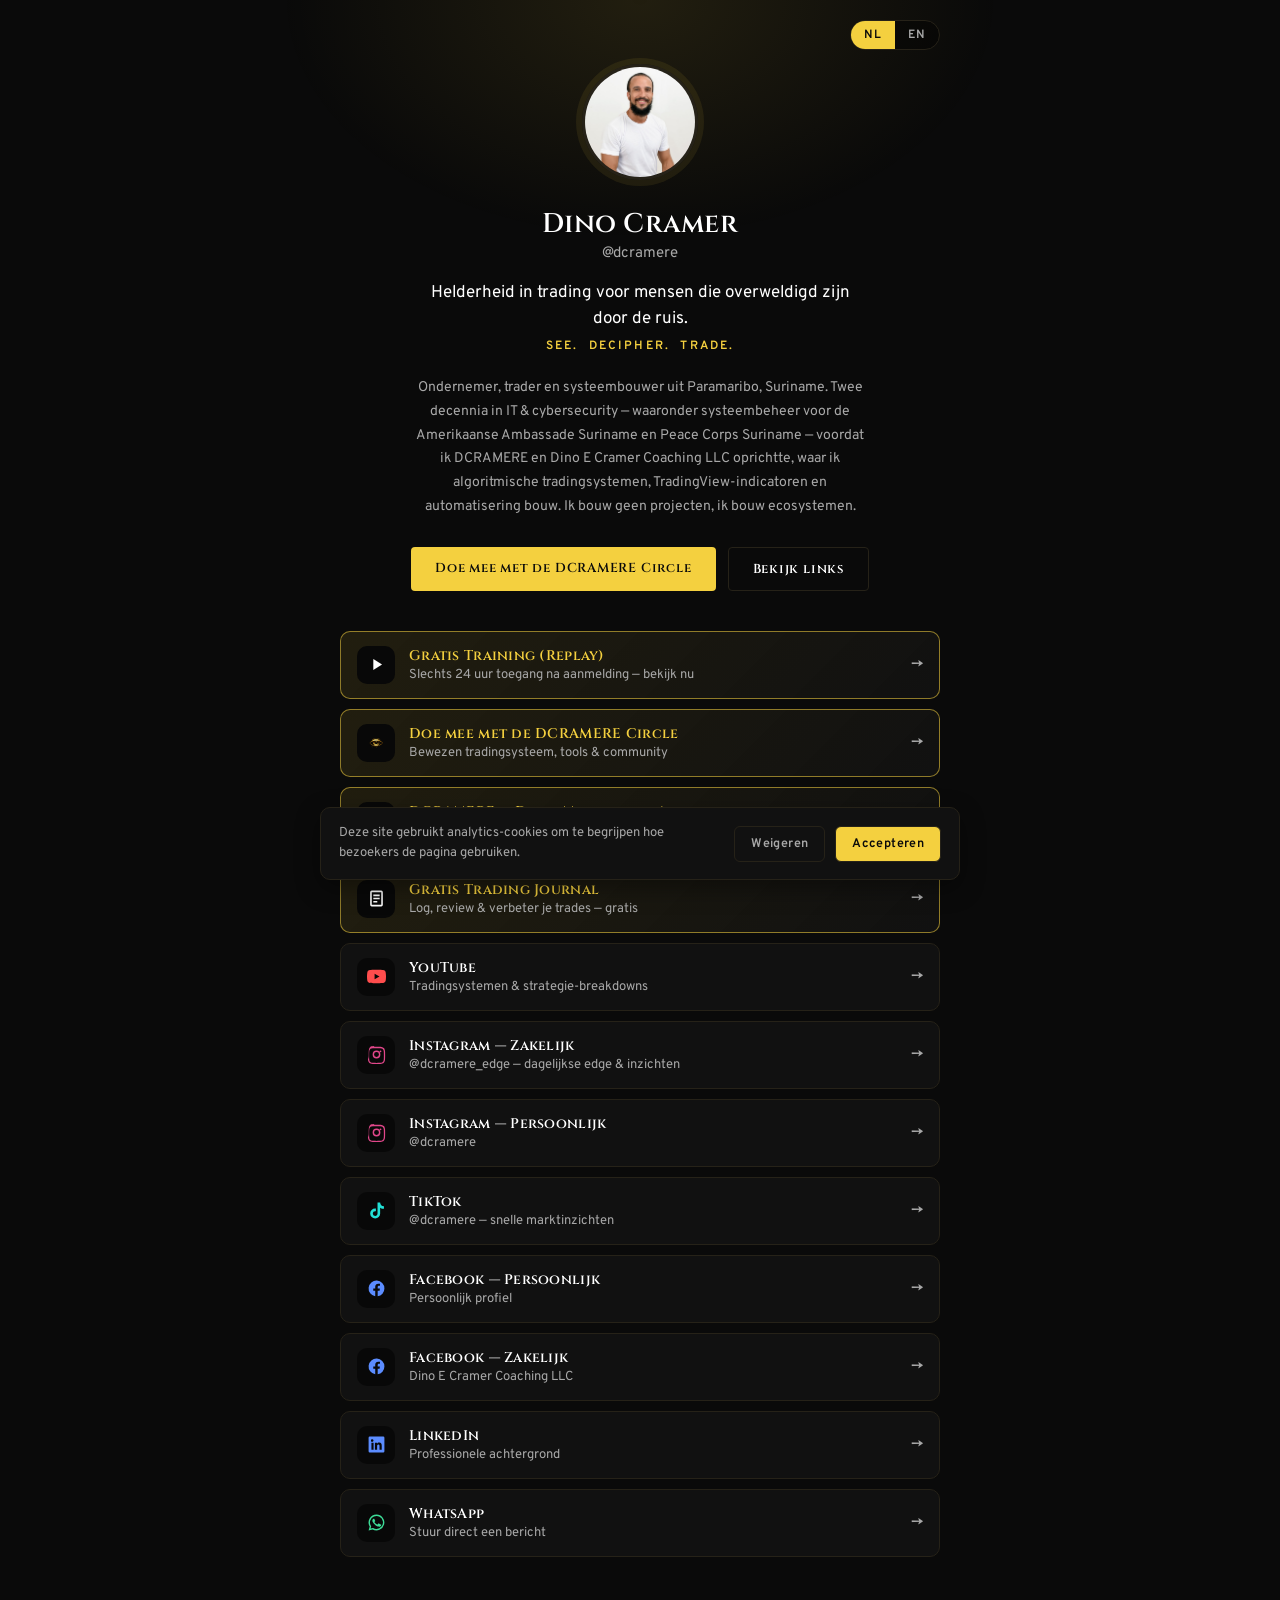
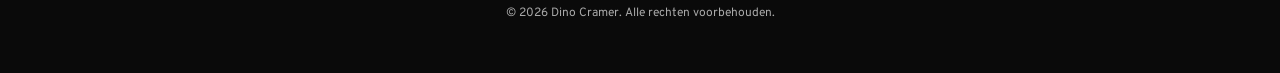
==== commit fadc8ea9: "Add NL/EN language switch to homepage and join page Dutch is the default; choice persists across pag" ====
--- a/index.html
+++ b/index.html
@@ -1,5 +1,5 @@
 <!DOCTYPE html>
-<html lang="en">
+<html lang="nl">
 <head>
 <meta charset="UTF-8">
 <meta name="viewport" content="width=device-width, initial-scale=1.0">
@@ -20,24 +20,30 @@
 <link href="https://fonts.googleapis.com/css2?family=Cinzel:wght@500;600;700&family=Overpass:wght@400;500;600;700&display=swap" rel="stylesheet">
 <link rel="stylesheet" href="style.css">
 <link rel="stylesheet" href="analytics.css">
+<link rel="stylesheet" href="lang.css">
 </head>
 <body>
 
 <div class="bg-glow"></div>
 
 <main class="wrap">
+  <div class="lang-switch floating" role="group" aria-label="Taal / Language">
+    <button type="button" data-lang="nl" aria-pressed="true">NL</button>
+    <button type="button" data-lang="en" aria-pressed="false">EN</button>
+  </div>
+
   <section class="hero">
     <img class="avatar" src="assets/profile.jpg" alt="Dino Cramer">
     <h1>Dino Cramer</h1>
     <p class="handle">@dcramere</p>
-    <p class="tagline">Trading clarity for people overwhelmed by the noise.</p>
+    <p class="tagline" data-i18n="tagline">Helderheid in trading voor mensen die overweldigd zijn door de ruis.</p>
     <p class="motto">SEE. &nbsp;DECIPHER. &nbsp;TRADE.</p>
 
-    <p class="bio">Entrepreneur, trader, and systems builder based in Paramaribo, Suriname. Two decades in IT &amp; cybersecurity — including systems administration for the U.S. Embassy Suriname and Peace Corps Suriname — before founding DCRAMERE and Dino E Cramer Coaching LLC, where I build algorithmic trading systems, TradingView indicators, and automation. I don't build projects, I build ecosystems.</p>
+    <p class="bio" data-i18n="bio">Ondernemer, trader en systeembouwer uit Paramaribo, Suriname. Twee decennia in IT &amp; cybersecurity — waaronder systeembeheer voor de Amerikaanse Ambassade Suriname en Peace Corps Suriname — voordat ik DCRAMERE en Dino E Cramer Coaching LLC oprichtte, waar ik algoritmische tradingsystemen, TradingView-indicatoren en automatisering bouw. Ik bouw geen projecten, ik bouw ecosystemen.</p>
 
     <div class="cta-row">
-      <a class="cta primary" href="join.html">Join the DCRAMERE Circle</a>
-      <a class="cta secondary" href="#links">View Links</a>
+      <a class="cta primary" href="join.html" data-i18n="ctaJoin">Doe mee met de DCRAMERE Circle</a>
+      <a class="cta secondary" href="#links" data-i18n="ctaLinks">Bekijk links</a>
     </div>
   </section>
 
@@ -47,8 +53,8 @@
         <svg viewBox="0 0 24 24"><path d="M8 5v14l11-7Z"/></svg>
       </span>
       <span class="link-text">
-        <span class="link-title">Gratis Training (Replay)</span>
-        <span class="link-sub">Slechts 24 uur toegang na aanmelding — bekijk nu</span>
+        <span class="link-title" data-i18n="webinarTitle">Gratis Training (Replay)</span>
+        <span class="link-sub" data-i18n="webinarSub">Slechts 24 uur toegang na aanmelding — bekijk nu</span>
       </span>
       <span class="arrow">→</span>
     </a>
@@ -58,8 +64,8 @@
         <img src="assets/join/eye.png" alt="">
       </span>
       <span class="link-text">
-        <span class="link-title">Join the DCRAMERE Circle</span>
-        <span class="link-sub">Proven trading system, tools &amp; community</span>
+        <span class="link-title" data-i18n="joinTitle">Doe mee met de DCRAMERE Circle</span>
+        <span class="link-sub" data-i18n="joinSub">Bewezen tradingsysteem, tools &amp; community</span>
       </span>
       <span class="arrow">→</span>
     </a>
@@ -70,7 +76,7 @@
       </span>
       <span class="link-text">
         <span class="link-title">DCRAMERE — Daily Motivation App</span>
-        <span class="link-sub">Quotes, journal &amp; goal tracking — on Gumroad</span>
+        <span class="link-sub" data-i18n="appSub">Quotes, journal &amp; doelen bijhouden — via Gumroad</span>
       </span>
       <span class="arrow">→</span>
     </a>
@@ -80,8 +86,8 @@
         <svg viewBox="0 0 24 24"><path d="M6 2h12a2 2 0 0 1 2 2v16a2 2 0 0 1-2 2H6a2 2 0 0 1-2-2V4a2 2 0 0 1 2-2Zm0 2v16h12V4H6Zm2 3h8v2H8V7Zm0 4h8v2H8v-2Zm0 4h5v2H8v-2Z"/></svg>
       </span>
       <span class="link-text">
-        <span class="link-title">Free Trading Journal</span>
-        <span class="link-sub">Log, review &amp; improve your trades — free</span>
+        <span class="link-title" data-i18n="journalTitle">Gratis Trading Journal</span>
+        <span class="link-sub" data-i18n="journalSub">Log, review &amp; verbeter je trades — gratis</span>
       </span>
       <span class="arrow">→</span>
     </a>
@@ -92,7 +98,7 @@
       </span>
       <span class="link-text">
         <span class="link-title">YouTube</span>
-        <span class="link-sub">Trading systems &amp; strategy breakdowns</span>
+        <span class="link-sub" data-i18n="ytSub">Tradingsystemen &amp; strategie-breakdowns</span>
       </span>
       <span class="arrow">→</span>
     </a>
@@ -102,8 +108,8 @@
         <svg viewBox="0 0 24 24"><path d="M12 2.2c3.2 0 3.6 0 4.9.1 1.2.1 2 .2 2.6.5.7.3 1.2.6 1.7 1.1.5.5.9 1 1.1 1.7.2.6.4 1.4.5 2.6.1 1.3.1 1.7.1 4.9s0 3.6-.1 4.9c-.1 1.2-.3 2-.5 2.6-.3.7-.6 1.2-1.1 1.7-.5.5-1 .9-1.7 1.1-.6.2-1.4.4-2.6.5-1.3.1-1.7.1-4.9.1s-3.6 0-4.9-.1c-1.2-.1-2-.3-2.6-.5-.7-.3-1.2-.6-1.7-1.1-.5-.5-.9-1-1.1-1.7-.2-.6-.4-1.4-.5-2.6C2.2 15.6 2.2 15.2 2.2 12s0-3.6.1-4.9c.1-1.2.3-2 .5-2.6.3-.7.6-1.2 1.1-1.7.5-.5 1-.9 1.7-1.1.6-.2 1.4-.4 2.6-.5C9.4 2.2 9.8 2.2 12 2.2Zm0 1.8c-3.1 0-3.5 0-4.8.1-1 .1-1.6.2-2 .4-.5.2-.8.4-1.2.8-.4.4-.6.7-.8 1.2-.1.4-.3 1-.4 2-.1 1.3-.1 1.7-.1 4.8s0 3.5.1 4.8c.1 1 .2 1.6.4 2 .2.5.4.8.8 1.2.4.4.7.6 1.2.8.4.1 1 .3 2 .4 1.3.1 1.7.1 4.8.1s3.5 0 4.8-.1c1-.1 1.6-.2 2-.4.5-.2.8-.4 1.2-.8.4-.4.6-.7.8-1.2.1-.4.3-1 .4-2 .1-1.3.1-1.7.1-4.8s0-3.5-.1-4.8c-.1-1-.2-1.6-.4-2-.2-.5-.4-.8-.8-1.2-.4-.4-.7-.6-1.2-.8-.4-.1-1-.3-2-.4-1.3-.1-1.7-.1-4.8-.1Zm0 3.1a4.9 4.9 0 1 1 0 9.8 4.9 4.9 0 0 1 0-9.8Zm0 1.8a3.1 3.1 0 1 0 0 6.2 3.1 3.1 0 0 0 0-6.2Zm5.1-2a1.1 1.1 0 1 1 0 2.2 1.1 1.1 0 0 1 0-2.2Z"/></svg>
       </span>
       <span class="link-text">
-        <span class="link-title">Instagram — Business</span>
-        <span class="link-sub">@dcramere_edge — daily edge &amp; insights</span>
+        <span class="link-title" data-i18n="igBizTitle">Instagram — Zakelijk</span>
+        <span class="link-sub" data-i18n="igBizSub">@dcramere_edge — dagelijkse edge &amp; inzichten</span>
       </span>
       <span class="arrow">→</span>
     </a>
@@ -113,7 +119,7 @@
         <svg viewBox="0 0 24 24"><path d="M12 2.2c3.2 0 3.6 0 4.9.1 1.2.1 2 .2 2.6.5.7.3 1.2.6 1.7 1.1.5.5.9 1 1.1 1.7.2.6.4 1.4.5 2.6.1 1.3.1 1.7.1 4.9s0 3.6-.1 4.9c-.1 1.2-.3 2-.5 2.6-.3.7-.6 1.2-1.1 1.7-.5.5-1 .9-1.7 1.1-.6.2-1.4.4-2.6.5-1.3.1-1.7.1-4.9.1s-3.6 0-4.9-.1c-1.2-.1-2-.3-2.6-.5-.7-.3-1.2-.6-1.7-1.1-.5-.5-.9-1-1.1-1.7-.2-.6-.4-1.4-.5-2.6C2.2 15.6 2.2 15.2 2.2 12s0-3.6.1-4.9c.1-1.2.3-2 .5-2.6.3-.7.6-1.2 1.1-1.7.5-.5 1-.9 1.7-1.1.6-.2 1.4-.4 2.6-.5C9.4 2.2 9.8 2.2 12 2.2Zm0 1.8c-3.1 0-3.5 0-4.8.1-1 .1-1.6.2-2 .4-.5.2-.8.4-1.2.8-.4.4-.6.7-.8 1.2-.1.4-.3 1-.4 2-.1 1.3-.1 1.7-.1 4.8s0 3.5.1 4.8c.1 1 .2 1.6.4 2 .2.5.4.8.8 1.2.4.4.7.6 1.2.8.4.1 1 .3 2 .4 1.3.1 1.7.1 4.8.1s3.5 0 4.8-.1c1-.1 1.6-.2 2-.4.5-.2.8-.4 1.2-.8.4-.4.6-.7.8-1.2.1-.4.3-1 .4-2 .1-1.3.1-1.7.1-4.8s0-3.5-.1-4.8c-.1-1-.2-1.6-.4-2-.2-.5-.4-.8-.8-1.2-.4-.4-.7-.6-1.2-.8-.4-.1-1-.3-2-.4-1.3-.1-1.7-.1-4.8-.1Zm0 3.1a4.9 4.9 0 1 1 0 9.8 4.9 4.9 0 0 1 0-9.8Zm0 1.8a3.1 3.1 0 1 0 0 6.2 3.1 3.1 0 0 0 0-6.2Zm5.1-2a1.1 1.1 0 1 1 0 2.2 1.1 1.1 0 0 1 0-2.2Z"/></svg>
       </span>
       <span class="link-text">
-        <span class="link-title">Instagram — Personal</span>
+        <span class="link-title" data-i18n="igPersTitle">Instagram — Persoonlijk</span>
         <span class="link-sub">@dcramere</span>
       </span>
       <span class="arrow">→</span>
@@ -125,7 +131,7 @@
       </span>
       <span class="link-text">
         <span class="link-title">TikTok</span>
-        <span class="link-sub">@dcramere — quick market takes</span>
+        <span class="link-sub" data-i18n="tiktokSub">@dcramere — snelle marktinzichten</span>
       </span>
       <span class="arrow">→</span>
     </a>
@@ -135,8 +141,8 @@
         <svg viewBox="0 0 24 24"><path d="M22 12a10 10 0 1 0-11.6 9.9v-7H7.9V12h2.5V9.8c0-2.5 1.5-3.9 3.8-3.9 1.1 0 2.2.2 2.2.2v2.4h-1.3c-1.2 0-1.6.8-1.6 1.6V12h2.8l-.4 2.9h-2.4v7A10 10 0 0 0 22 12Z"/></svg>
       </span>
       <span class="link-text">
-        <span class="link-title">Facebook — Personal</span>
-        <span class="link-sub">Personal profile</span>
+        <span class="link-title" data-i18n="fbPersTitle">Facebook — Persoonlijk</span>
+        <span class="link-sub" data-i18n="fbPersSub">Persoonlijk profiel</span>
       </span>
       <span class="arrow">→</span>
     </a>
@@ -146,7 +152,7 @@
         <svg viewBox="0 0 24 24"><path d="M22 12a10 10 0 1 0-11.6 9.9v-7H7.9V12h2.5V9.8c0-2.5 1.5-3.9 3.8-3.9 1.1 0 2.2.2 2.2.2v2.4h-1.3c-1.2 0-1.6.8-1.6 1.6V12h2.8l-.4 2.9h-2.4v7A10 10 0 0 0 22 12Z"/></svg>
       </span>
       <span class="link-text">
-        <span class="link-title">Facebook — Business</span>
+        <span class="link-title" data-i18n="fbBizTitle">Facebook — Zakelijk</span>
         <span class="link-sub">Dino E Cramer Coaching LLC</span>
       </span>
       <span class="arrow">→</span>
@@ -158,7 +164,7 @@
       </span>
       <span class="link-text">
         <span class="link-title">LinkedIn</span>
-        <span class="link-sub">Professional background</span>
+        <span class="link-sub" data-i18n="liSub">Professionele achtergrond</span>
       </span>
       <span class="arrow">→</span>
     </a>
@@ -169,20 +175,22 @@
       </span>
       <span class="link-text">
         <span class="link-title">WhatsApp</span>
-        <span class="link-sub">Message directly</span>
+        <span class="link-sub" data-i18n="waSub">Stuur direct een bericht</span>
       </span>
       <span class="arrow">→</span>
     </a>
   </section>
 
   <footer class="footer">
-    <p>&copy; <span id="year"></span> Dino Cramer. All rights reserved.</p>
+    <p>&copy; <span id="year"></span> Dino Cramer. <span data-i18n="rights">Alle rechten voorbehouden.</span></p>
   </footer>
 </main>
 
 <script>
   document.getElementById('year').textContent = new Date().getFullYear();
 </script>
+<script src="i18n-index.js"></script>
+<script src="i18n.js"></script>
 <script src="analytics.js"></script>
 </body>
 </html>
--- a/lang.css
+++ b/lang.css
@@ -0,0 +1,53 @@
+.lang-switch {
+  display: inline-flex;
+  border: 1px solid var(--border, #262218);
+  border-radius: 999px;
+  overflow: hidden;
+  background: rgba(0, 0, 0, 0.35);
+}
+
+.lang-switch button {
+  background: none;
+  border: 0;
+  color: var(--text-dim, #a8a8a8);
+  font: 600 12px/1 "Overpass", -apple-system, sans-serif;
+  letter-spacing: 0.08em;
+  padding: 8px 13px;
+  cursor: pointer;
+  transition: color 0.15s ease, background 0.15s ease;
+}
+
+.lang-switch button:hover {
+  color: var(--gold, #f4d03f);
+}
+
+.lang-switch button.active {
+  background: var(--gold, #f4d03f);
+  color: #0a0a0a;
+}
+
+.lang-switch button:focus-visible {
+  outline: 2px solid var(--gold, #f4d03f);
+  outline-offset: -2px;
+}
+
+/* Personal page: pinned to the top-right of the content column */
+.lang-switch.floating {
+  position: absolute;
+  top: 20px;
+  right: 20px;
+  z-index: 2;
+}
+
+/* Join page: switch sits beside the back link in the top bar */
+.topbar {
+  flex-wrap: wrap;
+  row-gap: 10px;
+}
+
+.topbar-right {
+  display: flex;
+  align-items: center;
+  gap: 16px;
+  margin-left: auto;
+}
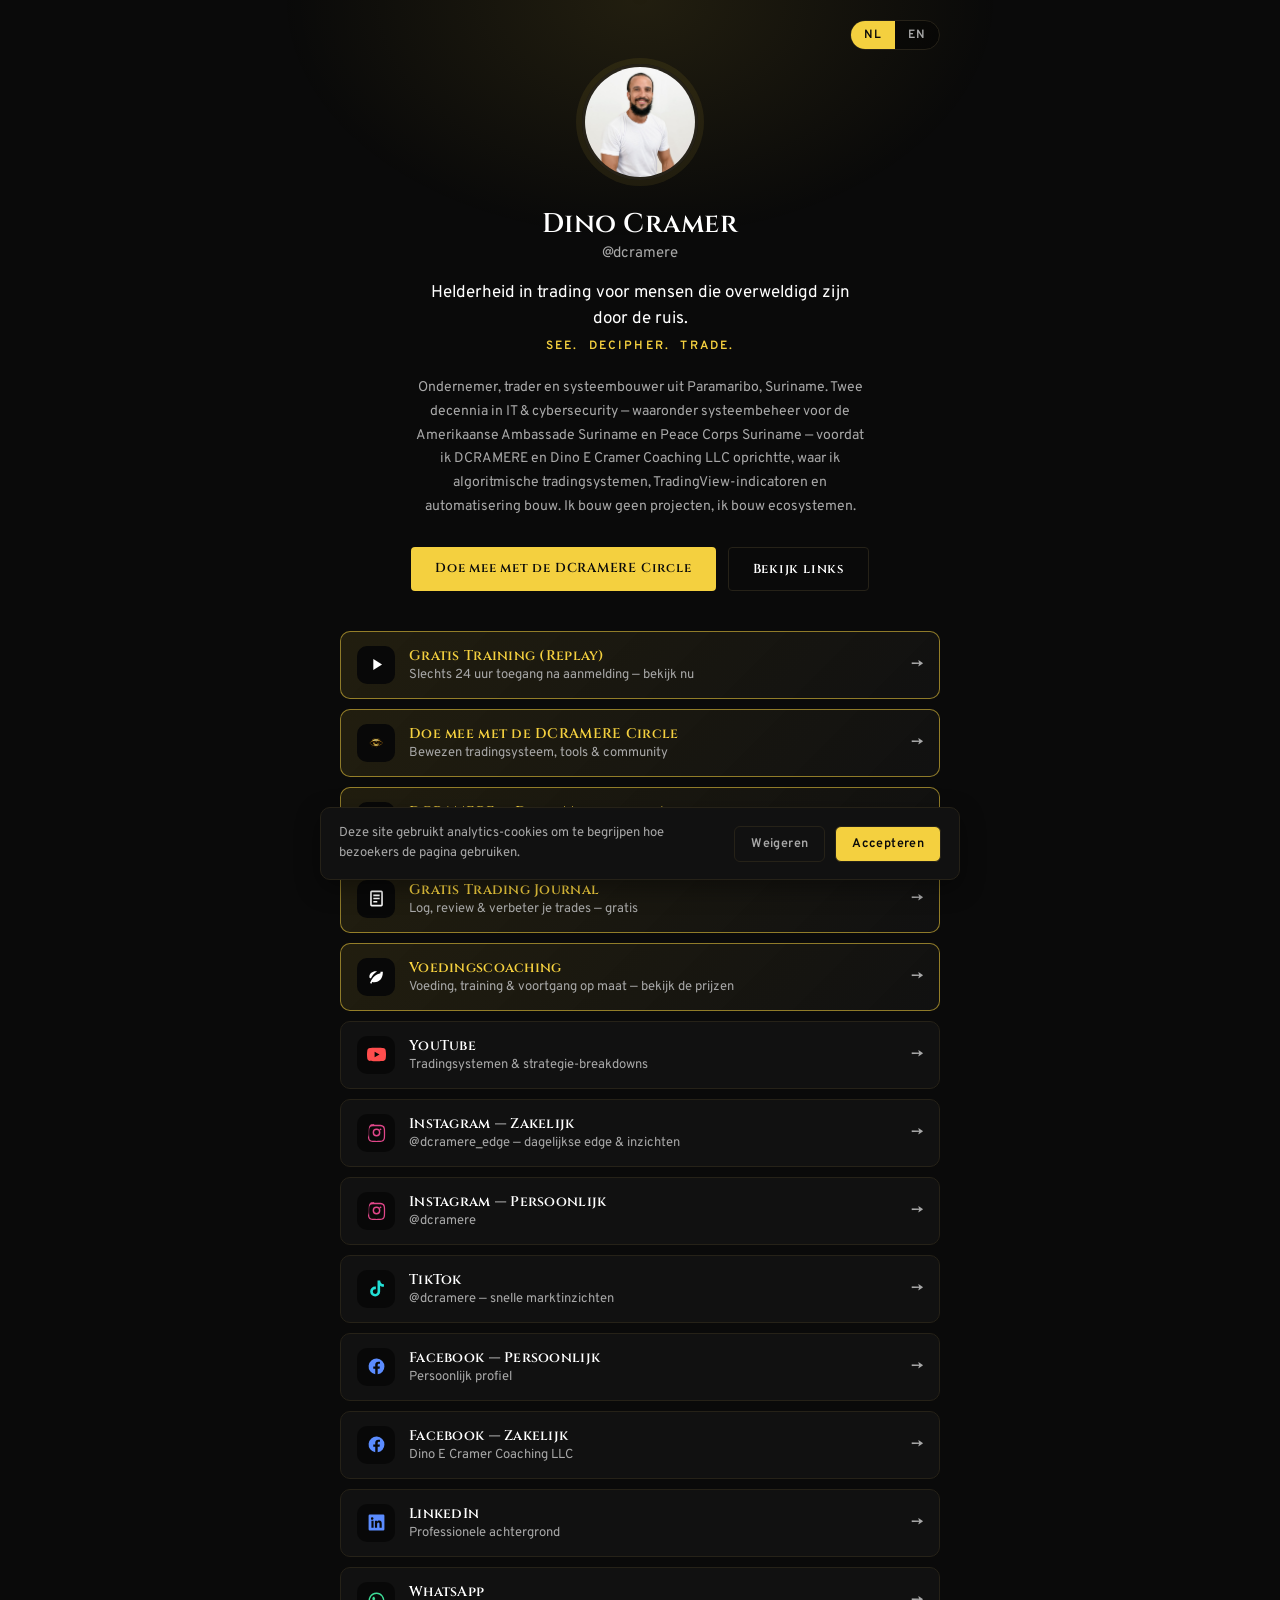
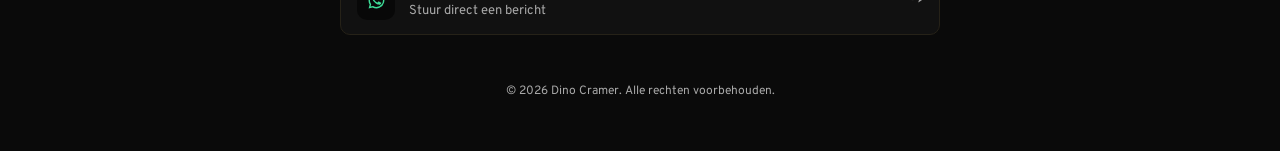
==== commit ebc2de72: "Add nutrition coaching link (NL/EN) Co-Authored-By: Claude Sonnet 5.5 <noreply@anthropic.com>" ====
--- a/index.html
+++ b/index.html
@@ -92,6 +92,17 @@
       <span class="arrow">→</span>
     </a>
 
+    <a class="link-card featured" href="https://dcramere-voeding.dcramere.workers.dev/#prijzen" target="_blank" rel="noopener">
+      <span class="icon" aria-hidden="true">
+        <svg viewBox="0 0 24 24"><path d="M17 8C8 10 5.9 16.2 3.8 20.2l1.8.8 1-2.1c.9.3 1.8.4 2.6.4 6.9 0 10.8-5.3 10.8-12.3V6h-3Z M3 12.5c0-4.2 3.8-7 8-7 .6 0 1.1.1 1.6.2C9.6 7.6 6.6 10.4 5 14.3 3.8 14 3 13.4 3 12.5Z"/></svg>
+      </span>
+      <span class="link-text">
+        <span class="link-title" data-i18n="nutritionTitle">Voedingscoaching</span>
+        <span class="link-sub" data-i18n="nutritionSub">Voeding, training &amp; voortgang op maat — bekijk de prijzen</span>
+      </span>
+      <span class="arrow">→</span>
+    </a>
+
     <a class="link-card youtube" href="https://www.youtube.com/@dcramere" target="_blank" rel="noopener">
       <span class="icon" aria-hidden="true">
         <svg viewBox="0 0 24 24"><path d="M23.5 6.2a3 3 0 0 0-2.1-2.1C19.5 3.5 12 3.5 12 3.5s-7.5 0-9.4.6A3 3 0 0 0 .5 6.2 31 31 0 0 0 0 12a31 31 0 0 0 .5 5.8 3 3 0 0 0 2.1 2.1c1.9.6 9.4.6 9.4.6s7.5 0 9.4-.6a3 3 0 0 0 2.1-2.1A31 31 0 0 0 24 12a31 31 0 0 0-.5-5.8ZM9.6 15.5V8.5L15.8 12Z"/></svg>
